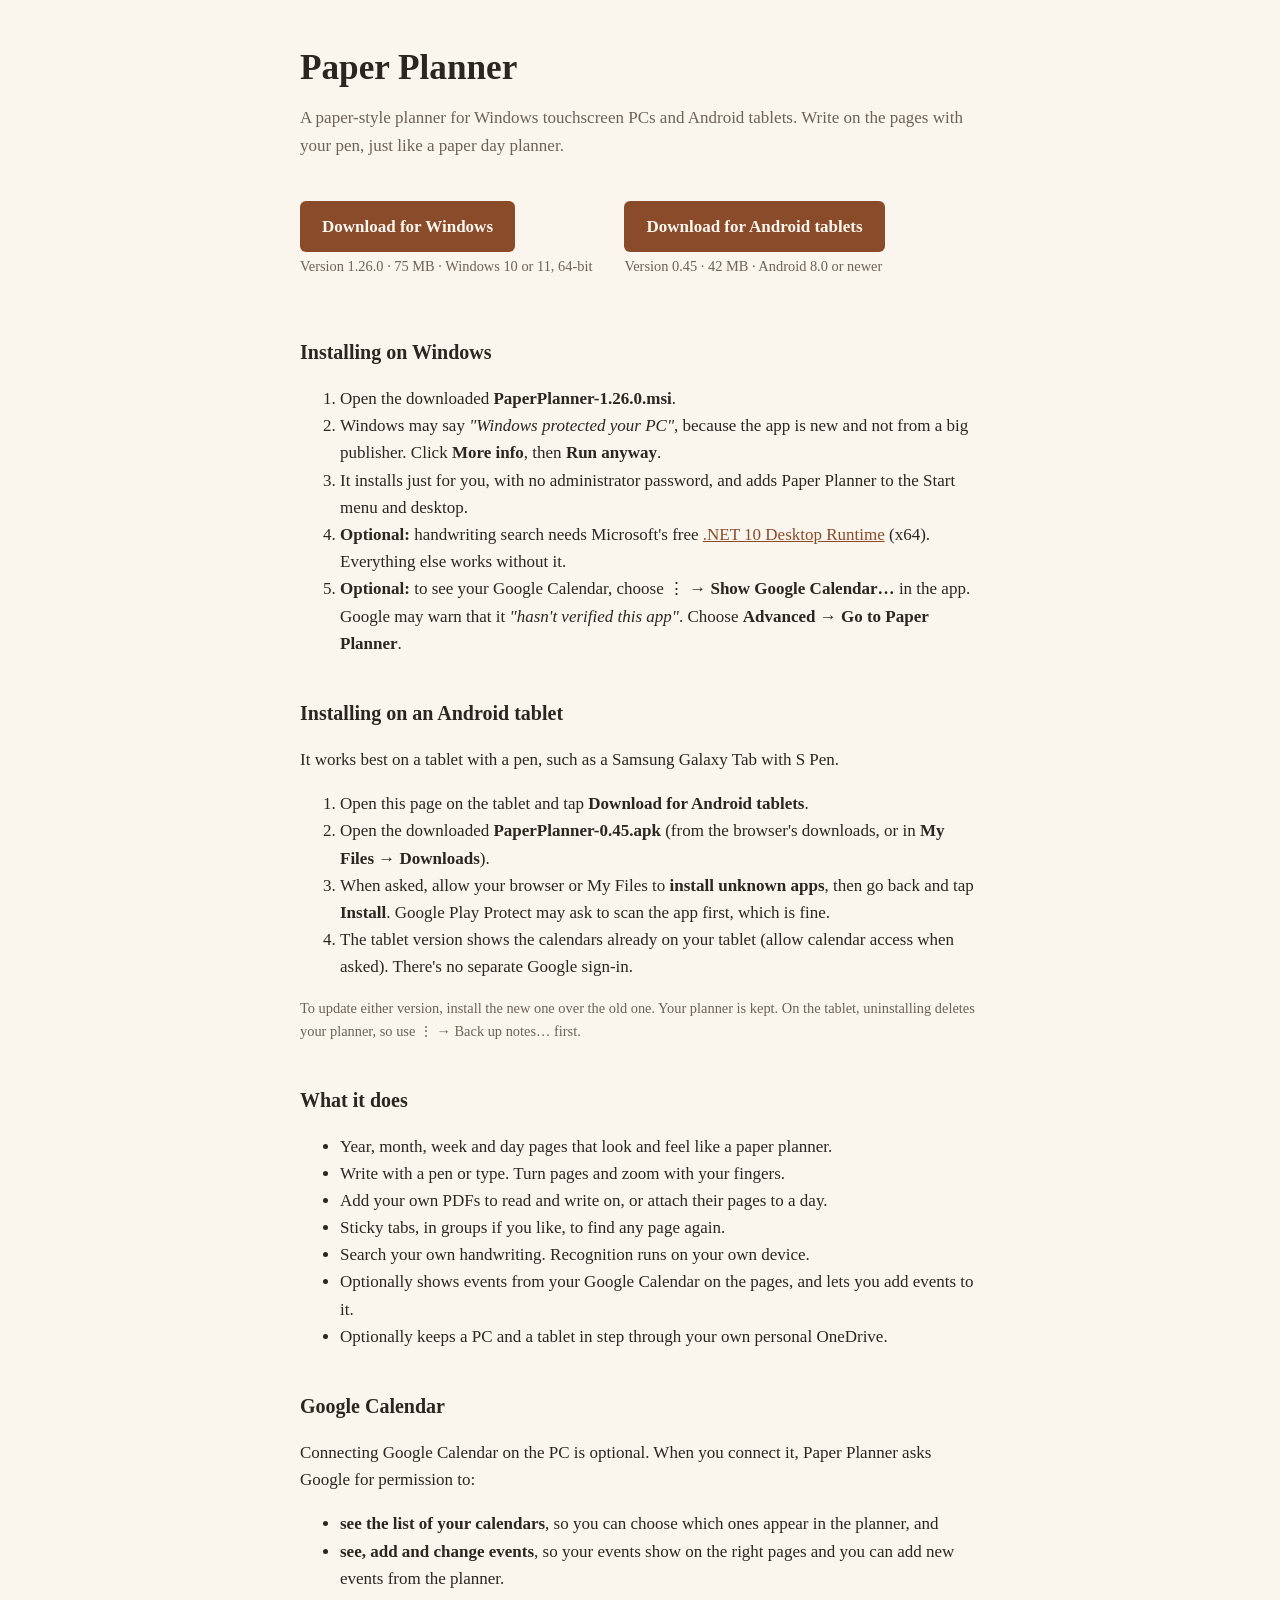
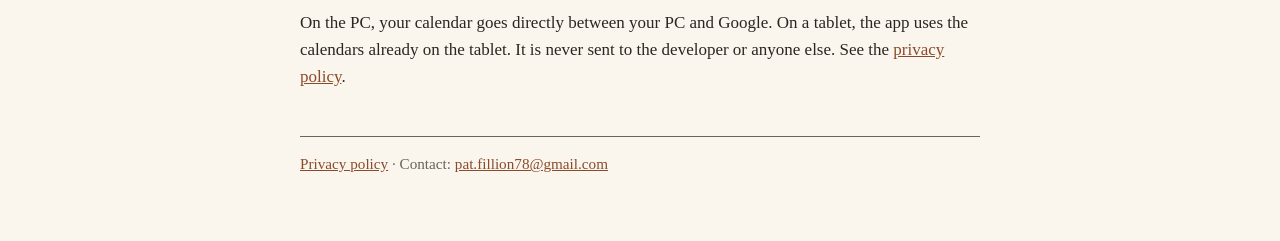
==== index.html @ 05867075 "Download links: PC 1.26.0, tablet 0.45 (Profile M A C H O, tap to circle)" ====
<!doctype html>
<html lang="en">
<head>
<meta charset="utf-8">
<meta name="viewport" content="width=device-width, initial-scale=1">
<title>Paper Planner</title>
<link rel="stylesheet" href="style.css">
</head>
<body>
<main>
  <h1>Paper Planner</h1>
  <p class="lede">A paper-style planner for Windows touchscreen PCs and Android tablets. Write on the pages with your pen, just like a paper day planner.</p>

  <div class="downloads">
    <p><a class="download" href="https://github.com/PFizzlemanizzle/PFizzlemanizzle.github.io/releases/download/pc-1.26.0/PaperPlanner-1.26.0.msi">Download for Windows</a><br>
    <span class="small">Version 1.26.0 · 75 MB · Windows 10 or 11, 64-bit</span></p>
    <p><a class="download" href="https://github.com/PFizzlemanizzle/PFizzlemanizzle.github.io/releases/download/tablet-0.45/PaperPlanner-0.45.apk">Download for Android tablets</a><br>
    <span class="small">Version 0.45 · 42 MB · Android 8.0 or newer</span></p>
  </div>

  <h2>Installing on Windows</h2>
  <ol>
    <li>Open the downloaded <strong>PaperPlanner-1.26.0.msi</strong>.</li>
    <li>Windows may say <em>"Windows protected your PC"</em>, because the app is new and not from a big publisher. Click <strong>More info</strong>, then <strong>Run anyway</strong>.</li>
    <li>It installs just for you, with no administrator password, and adds Paper Planner to the Start menu and desktop.</li>
    <li><strong>Optional:</strong> handwriting search needs Microsoft's free <a href="https://dotnet.microsoft.com/download/dotnet/10.0">.NET 10 Desktop Runtime</a> (x64). Everything else works without it.</li>
    <li><strong>Optional:</strong> to see your Google Calendar, choose ⋮ → <strong>Show Google Calendar…</strong> in the app. Google may warn that it <em>"hasn't verified this app"</em>. Choose <strong>Advanced → Go to Paper Planner</strong>.</li>
  </ol>

  <h2>Installing on an Android tablet</h2>
  <p>It works best on a tablet with a pen, such as a Samsung Galaxy Tab with S Pen.</p>
  <ol>
    <li>Open this page on the tablet and tap <strong>Download for Android tablets</strong>.</li>
    <li>Open the downloaded <strong>PaperPlanner-0.45.apk</strong> (from the browser's downloads, or in <strong>My Files → Downloads</strong>).</li>
    <li>When asked, allow your browser or My Files to <strong>install unknown apps</strong>, then go back and tap <strong>Install</strong>. Google Play Protect may ask to scan the app first, which is fine.</li>
    <li>The tablet version shows the calendars already on your tablet (allow calendar access when asked). There's no separate Google sign-in.</li>
  </ol>
  <p class="small">To update either version, install the new one over the old one. Your planner is kept. On the tablet, uninstalling deletes your planner, so use ⋮ → Back up notes… first.</p>

  <h2>What it does</h2>
  <ul>
    <li>Year, month, week and day pages that look and feel like a paper planner.</li>
    <li>Write with a pen or type. Turn pages and zoom with your fingers.</li>
    <li>Add your own PDFs to read and write on, or attach their pages to a day.</li>
    <li>Sticky tabs, in groups if you like, to find any page again.</li>
    <li>Search your own handwriting. Recognition runs on your own device.</li>
    <li>Optionally shows events from your Google Calendar on the pages, and lets you add events to it.</li>
    <li>Optionally keeps a PC and a tablet in step through your own personal OneDrive.</li>
  </ul>

  <h2>Google Calendar</h2>
  <p>Connecting Google Calendar on the PC is optional. When you connect it, Paper Planner asks Google for permission to:</p>
  <ul>
    <li><strong>see the list of your calendars</strong>, so you can choose which ones appear in the planner, and</li>
    <li><strong>see, add and change events</strong>, so your events show on the right pages and you can add new events from the planner.</li>
  </ul>
  <p>On the PC, your calendar goes directly between your PC and Google. On a tablet, the app uses the calendars already on the tablet. It is never sent to the developer or anyone else. See the <a href="privacy.html">privacy policy</a>.</p>

  <footer>
    <a href="privacy.html">Privacy policy</a> · Contact: <a href="mailto:pat.fillion78@gmail.com">pat.fillion78@gmail.com</a>
  </footer>
</main>
</body>
</html>
---- style.css ----
:root { color-scheme: light dark; --ink: #2b2620; --paper: #faf6ee; --accent: #8a4b2a; --muted: #6b6258; }
@media (prefers-color-scheme: dark) { :root { --ink: #ece4d6; --paper: #1d1a16; --accent: #e0a57f; --muted: #a89e90; } }
body { margin: 0; background: var(--paper); color: var(--ink); font: 17px/1.6 Georgia, "Times New Roman", serif; }
main { max-width: 680px; margin: 0 auto; padding: 40px 16px 64px; }
h1 { font-size: 2.2rem; margin: 0 0 8px; }
h2 { font-size: 1.25rem; margin-top: 2em; }
.lede { color: var(--muted); margin-top: 0; }
a { color: var(--accent); }
code { font-size: 0.9em; overflow-wrap: anywhere; }
footer { margin-top: 3em; padding-top: 1em; border-top: 1px solid var(--muted); color: var(--muted); font-size: 0.95rem; }
.download { display: inline-block; margin-top: 8px; padding: 12px 22px; background: var(--accent); color: var(--paper); border-radius: 6px; text-decoration: none; font-weight: bold; }
.download:hover { filter: brightness(1.1); }
.small { color: var(--muted); font-size: 0.9rem; }
.downloads { display: flex; flex-wrap: wrap; gap: 0 32px; }
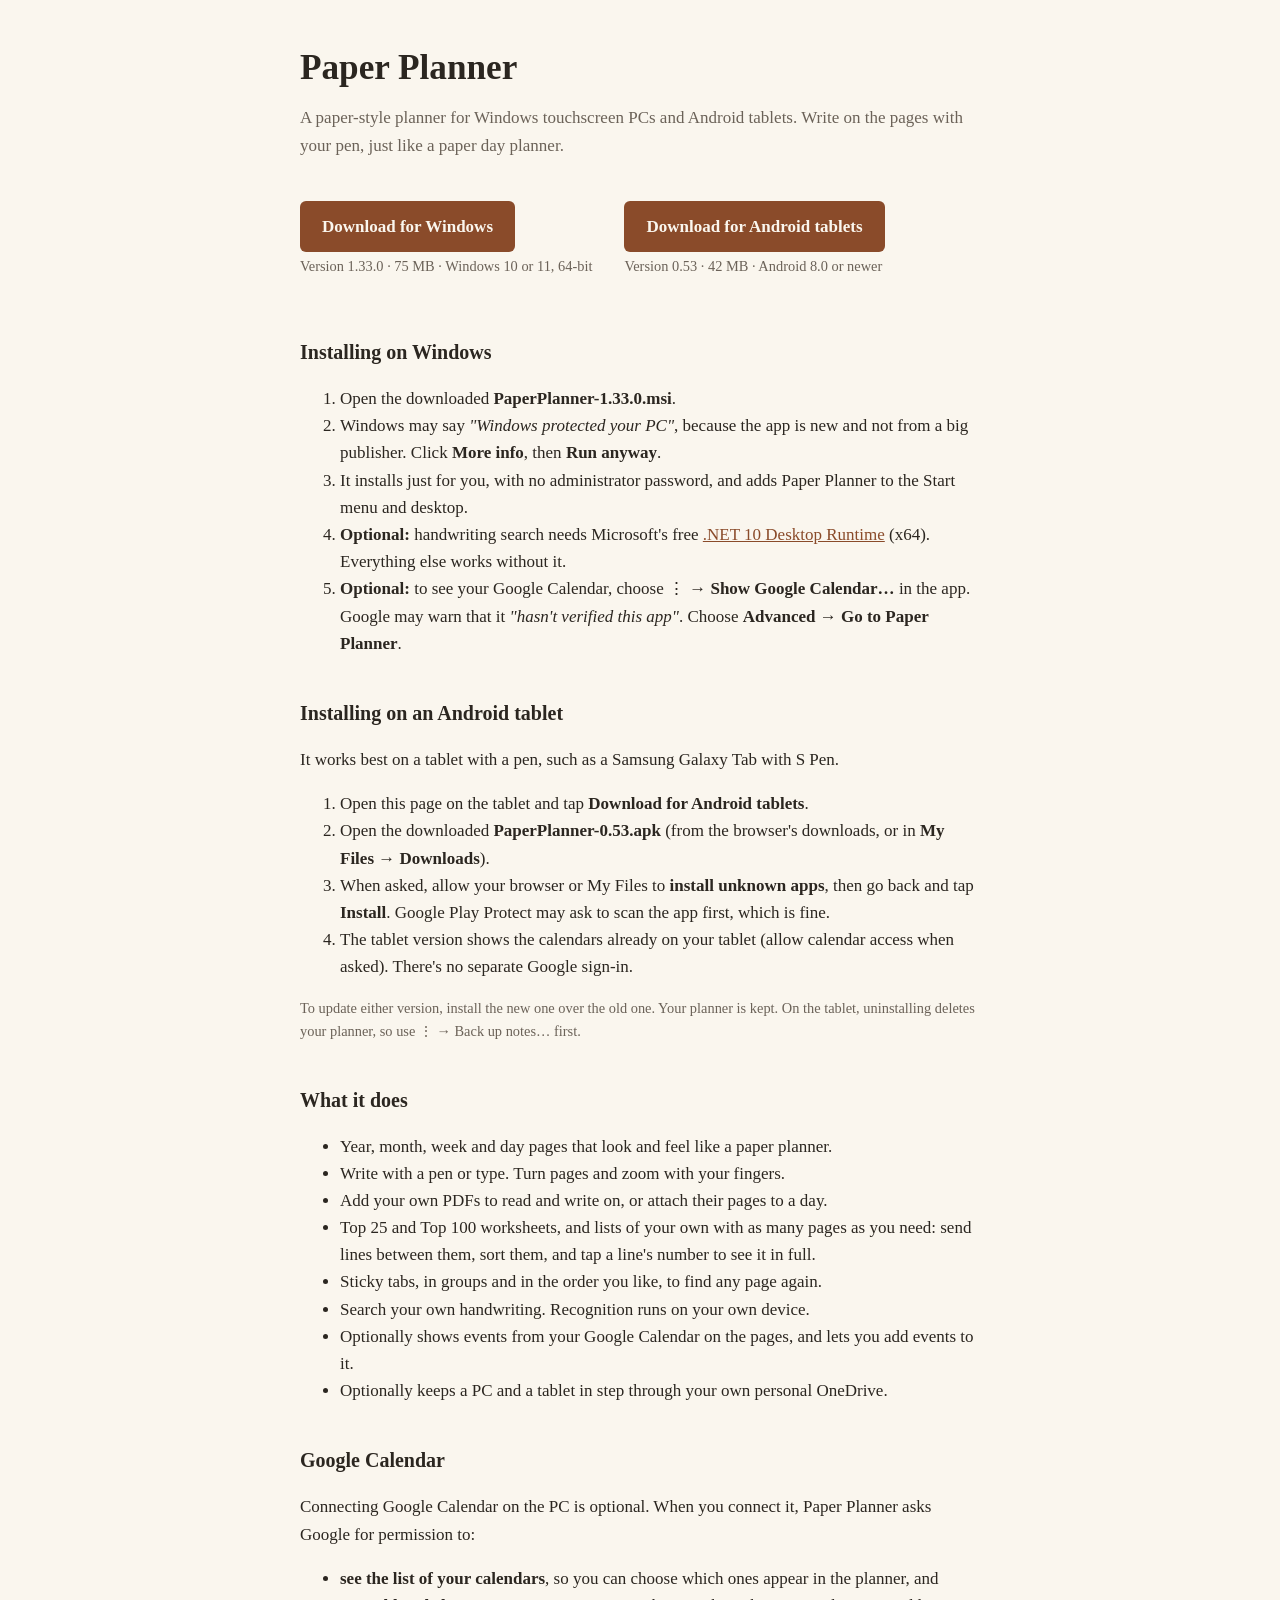
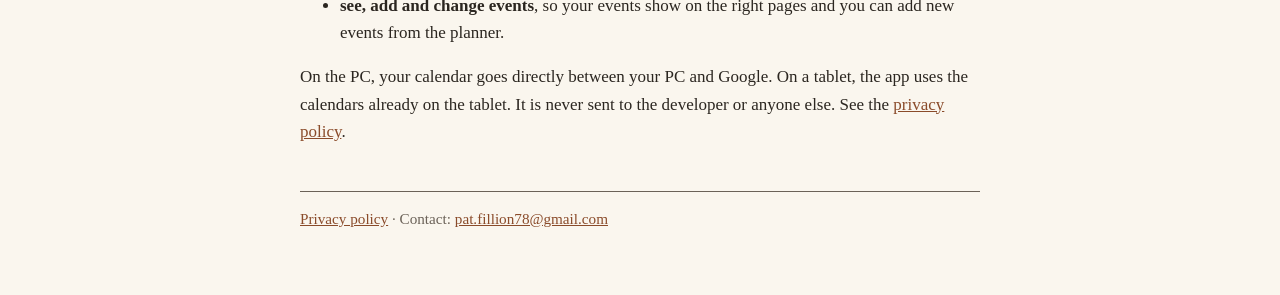
==== commit 94f2557b: "Download links: PC 1.33.0, tablet 0.53 (lists of your own with pages and sorting, whole-line view, t" ====
--- a/index.html
+++ b/index.html
@@ -12,15 +12,15 @@
   <p class="lede">A paper-style planner for Windows touchscreen PCs and Android tablets. Write on the pages with your pen, just like a paper day planner.</p>
 
   <div class="downloads">
-    <p><a class="download" href="https://github.com/PFizzlemanizzle/PFizzlemanizzle.github.io/releases/download/pc-1.26.0/PaperPlanner-1.26.0.msi">Download for Windows</a><br>
-    <span class="small">Version 1.26.0 · 75 MB · Windows 10 or 11, 64-bit</span></p>
-    <p><a class="download" href="https://github.com/PFizzlemanizzle/PFizzlemanizzle.github.io/releases/download/tablet-0.45/PaperPlanner-0.45.apk">Download for Android tablets</a><br>
-    <span class="small">Version 0.45 · 42 MB · Android 8.0 or newer</span></p>
+    <p><a class="download" href="https://github.com/PFizzlemanizzle/PFizzlemanizzle.github.io/releases/download/pc-1.33.0/PaperPlanner-1.33.0.msi">Download for Windows</a><br>
+    <span class="small">Version 1.33.0 · 75 MB · Windows 10 or 11, 64-bit</span></p>
+    <p><a class="download" href="https://github.com/PFizzlemanizzle/PFizzlemanizzle.github.io/releases/download/tablet-0.53/PaperPlanner-0.53.apk">Download for Android tablets</a><br>
+    <span class="small">Version 0.53 · 42 MB · Android 8.0 or newer</span></p>
   </div>
 
   <h2>Installing on Windows</h2>
   <ol>
-    <li>Open the downloaded <strong>PaperPlanner-1.26.0.msi</strong>.</li>
+    <li>Open the downloaded <strong>PaperPlanner-1.33.0.msi</strong>.</li>
     <li>Windows may say <em>"Windows protected your PC"</em>, because the app is new and not from a big publisher. Click <strong>More info</strong>, then <strong>Run anyway</strong>.</li>
     <li>It installs just for you, with no administrator password, and adds Paper Planner to the Start menu and desktop.</li>
     <li><strong>Optional:</strong> handwriting search needs Microsoft's free <a href="https://dotnet.microsoft.com/download/dotnet/10.0">.NET 10 Desktop Runtime</a> (x64). Everything else works without it.</li>
@@ -31,7 +31,7 @@
   <p>It works best on a tablet with a pen, such as a Samsung Galaxy Tab with S Pen.</p>
   <ol>
     <li>Open this page on the tablet and tap <strong>Download for Android tablets</strong>.</li>
-    <li>Open the downloaded <strong>PaperPlanner-0.45.apk</strong> (from the browser's downloads, or in <strong>My Files → Downloads</strong>).</li>
+    <li>Open the downloaded <strong>PaperPlanner-0.53.apk</strong> (from the browser's downloads, or in <strong>My Files → Downloads</strong>).</li>
     <li>When asked, allow your browser or My Files to <strong>install unknown apps</strong>, then go back and tap <strong>Install</strong>. Google Play Protect may ask to scan the app first, which is fine.</li>
     <li>The tablet version shows the calendars already on your tablet (allow calendar access when asked). There's no separate Google sign-in.</li>
   </ol>
@@ -42,7 +42,8 @@
     <li>Year, month, week and day pages that look and feel like a paper planner.</li>
     <li>Write with a pen or type. Turn pages and zoom with your fingers.</li>
     <li>Add your own PDFs to read and write on, or attach their pages to a day.</li>
-    <li>Sticky tabs, in groups if you like, to find any page again.</li>
+    <li>Top 25 and Top 100 worksheets, and lists of your own with as many pages as you need: send lines between them, sort them, and tap a line's number to see it in full.</li>
+    <li>Sticky tabs, in groups and in the order you like, to find any page again.</li>
     <li>Search your own handwriting. Recognition runs on your own device.</li>
     <li>Optionally shows events from your Google Calendar on the pages, and lets you add events to it.</li>
     <li>Optionally keeps a PC and a tablet in step through your own personal OneDrive.</li>
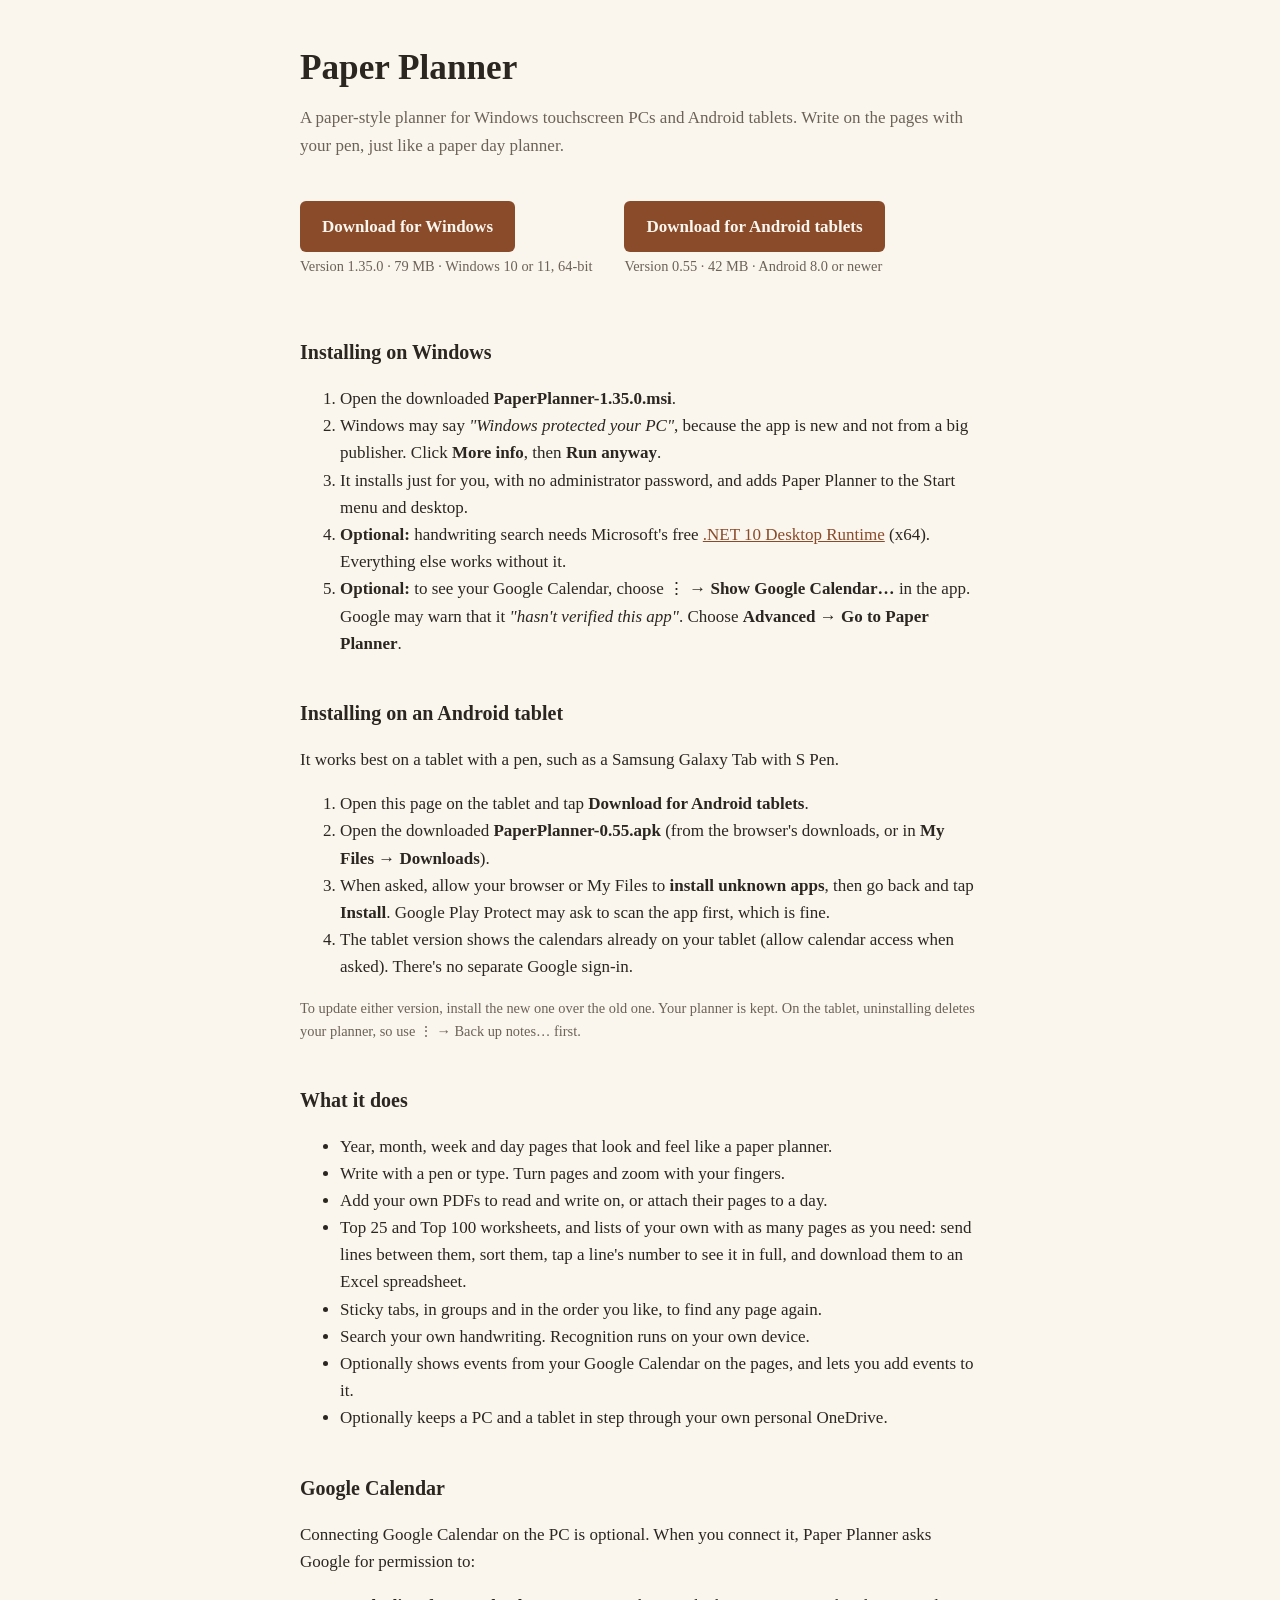
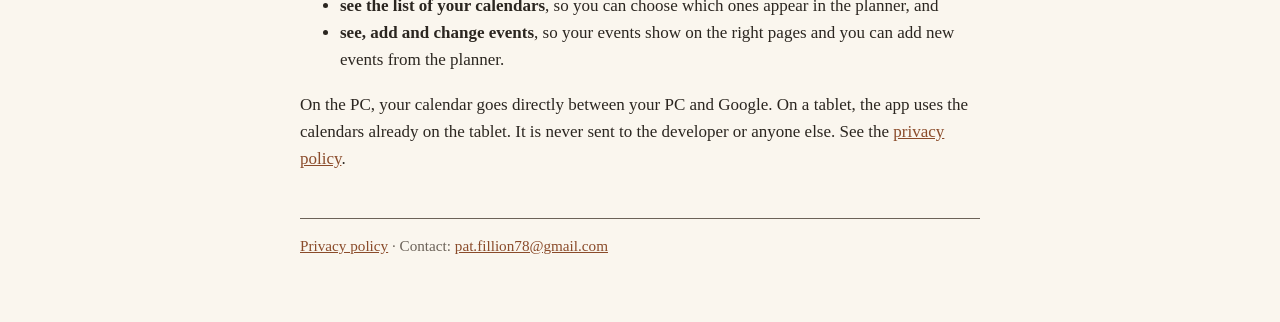
==== commit ee2422dc: "Download links: PC 1.35.0, tablet 0.55 (lists and the Top 100 download to Excel) Co-Authored-By: Cla" ====
--- a/index.html
+++ b/index.html
@@ -12,15 +12,15 @@
   <p class="lede">A paper-style planner for Windows touchscreen PCs and Android tablets. Write on the pages with your pen, just like a paper day planner.</p>
 
   <div class="downloads">
-    <p><a class="download" href="https://github.com/PFizzlemanizzle/PFizzlemanizzle.github.io/releases/download/pc-1.33.0/PaperPlanner-1.33.0.msi">Download for Windows</a><br>
-    <span class="small">Version 1.33.0 · 75 MB · Windows 10 or 11, 64-bit</span></p>
-    <p><a class="download" href="https://github.com/PFizzlemanizzle/PFizzlemanizzle.github.io/releases/download/tablet-0.53/PaperPlanner-0.53.apk">Download for Android tablets</a><br>
-    <span class="small">Version 0.53 · 42 MB · Android 8.0 or newer</span></p>
+    <p><a class="download" href="https://github.com/PFizzlemanizzle/PFizzlemanizzle.github.io/releases/download/pc-1.35.0/PaperPlanner-1.35.0.msi">Download for Windows</a><br>
+    <span class="small">Version 1.35.0 · 79 MB · Windows 10 or 11, 64-bit</span></p>
+    <p><a class="download" href="https://github.com/PFizzlemanizzle/PFizzlemanizzle.github.io/releases/download/tablet-0.55/PaperPlanner-0.55.apk">Download for Android tablets</a><br>
+    <span class="small">Version 0.55 · 42 MB · Android 8.0 or newer</span></p>
   </div>
 
   <h2>Installing on Windows</h2>
   <ol>
-    <li>Open the downloaded <strong>PaperPlanner-1.33.0.msi</strong>.</li>
+    <li>Open the downloaded <strong>PaperPlanner-1.35.0.msi</strong>.</li>
     <li>Windows may say <em>"Windows protected your PC"</em>, because the app is new and not from a big publisher. Click <strong>More info</strong>, then <strong>Run anyway</strong>.</li>
     <li>It installs just for you, with no administrator password, and adds Paper Planner to the Start menu and desktop.</li>
     <li><strong>Optional:</strong> handwriting search needs Microsoft's free <a href="https://dotnet.microsoft.com/download/dotnet/10.0">.NET 10 Desktop Runtime</a> (x64). Everything else works without it.</li>
@@ -31,7 +31,7 @@
   <p>It works best on a tablet with a pen, such as a Samsung Galaxy Tab with S Pen.</p>
   <ol>
     <li>Open this page on the tablet and tap <strong>Download for Android tablets</strong>.</li>
-    <li>Open the downloaded <strong>PaperPlanner-0.53.apk</strong> (from the browser's downloads, or in <strong>My Files → Downloads</strong>).</li>
+    <li>Open the downloaded <strong>PaperPlanner-0.55.apk</strong> (from the browser's downloads, or in <strong>My Files → Downloads</strong>).</li>
     <li>When asked, allow your browser or My Files to <strong>install unknown apps</strong>, then go back and tap <strong>Install</strong>. Google Play Protect may ask to scan the app first, which is fine.</li>
     <li>The tablet version shows the calendars already on your tablet (allow calendar access when asked). There's no separate Google sign-in.</li>
   </ol>
@@ -42,7 +42,7 @@
     <li>Year, month, week and day pages that look and feel like a paper planner.</li>
     <li>Write with a pen or type. Turn pages and zoom with your fingers.</li>
     <li>Add your own PDFs to read and write on, or attach their pages to a day.</li>
-    <li>Top 25 and Top 100 worksheets, and lists of your own with as many pages as you need: send lines between them, sort them, and tap a line's number to see it in full.</li>
+    <li>Top 25 and Top 100 worksheets, and lists of your own with as many pages as you need: send lines between them, sort them, tap a line's number to see it in full, and download them to an Excel spreadsheet.</li>
     <li>Sticky tabs, in groups and in the order you like, to find any page again.</li>
     <li>Search your own handwriting. Recognition runs on your own device.</li>
     <li>Optionally shows events from your Google Calendar on the pages, and lets you add events to it.</li>
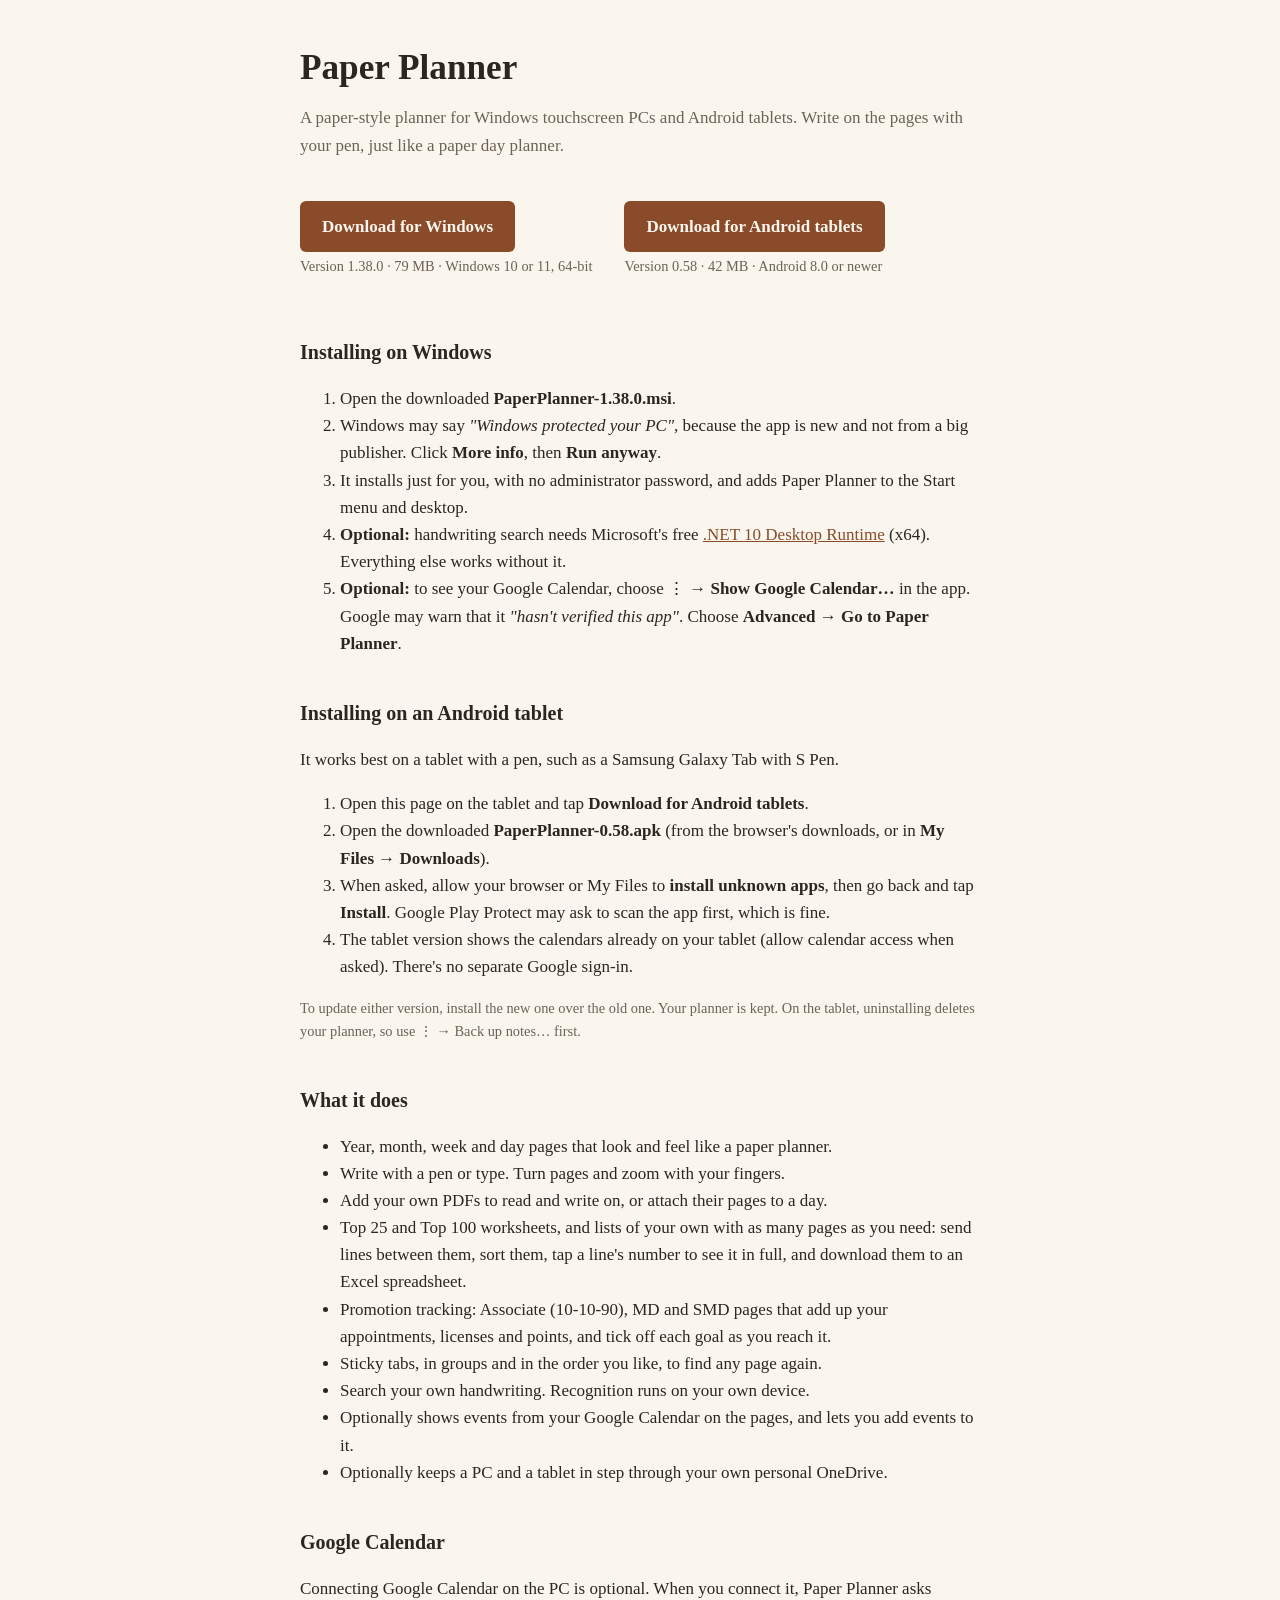
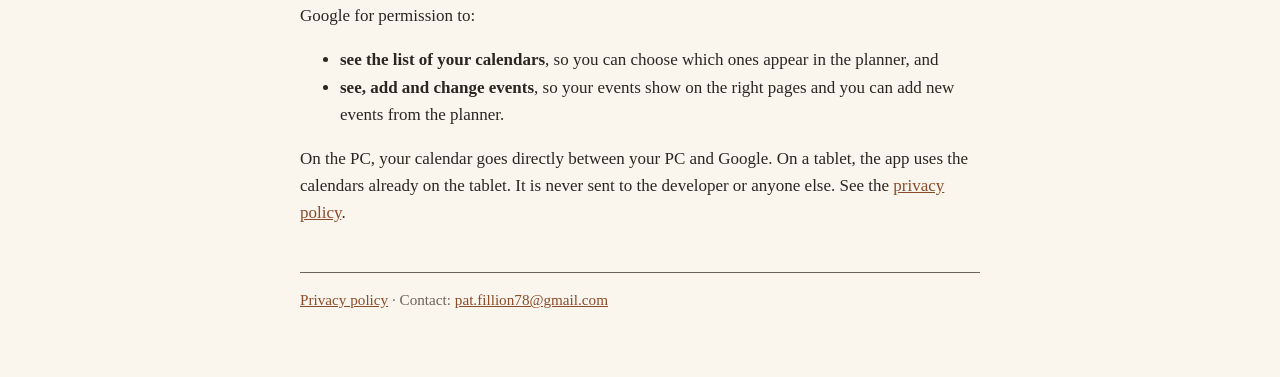
==== commit 5cb5bdf5: "Download links: PC 1.38.0, tablet 0.58 (promotion tracking) Co-Authored-By: Claude Opus 5.5 <noreply" ====
--- a/index.html
+++ b/index.html
@@ -12,15 +12,15 @@
   <p class="lede">A paper-style planner for Windows touchscreen PCs and Android tablets. Write on the pages with your pen, just like a paper day planner.</p>
 
   <div class="downloads">
-    <p><a class="download" href="https://github.com/PFizzlemanizzle/PFizzlemanizzle.github.io/releases/download/pc-1.35.0/PaperPlanner-1.35.0.msi">Download for Windows</a><br>
-    <span class="small">Version 1.35.0 · 79 MB · Windows 10 or 11, 64-bit</span></p>
-    <p><a class="download" href="https://github.com/PFizzlemanizzle/PFizzlemanizzle.github.io/releases/download/tablet-0.55/PaperPlanner-0.55.apk">Download for Android tablets</a><br>
-    <span class="small">Version 0.55 · 42 MB · Android 8.0 or newer</span></p>
+    <p><a class="download" href="https://github.com/PFizzlemanizzle/PFizzlemanizzle.github.io/releases/download/pc-1.38.0/PaperPlanner-1.38.0.msi">Download for Windows</a><br>
+    <span class="small">Version 1.38.0 · 79 MB · Windows 10 or 11, 64-bit</span></p>
+    <p><a class="download" href="https://github.com/PFizzlemanizzle/PFizzlemanizzle.github.io/releases/download/tablet-0.58/PaperPlanner-0.58.apk">Download for Android tablets</a><br>
+    <span class="small">Version 0.58 · 42 MB · Android 8.0 or newer</span></p>
   </div>
 
   <h2>Installing on Windows</h2>
   <ol>
-    <li>Open the downloaded <strong>PaperPlanner-1.35.0.msi</strong>.</li>
+    <li>Open the downloaded <strong>PaperPlanner-1.38.0.msi</strong>.</li>
     <li>Windows may say <em>"Windows protected your PC"</em>, because the app is new and not from a big publisher. Click <strong>More info</strong>, then <strong>Run anyway</strong>.</li>
     <li>It installs just for you, with no administrator password, and adds Paper Planner to the Start menu and desktop.</li>
     <li><strong>Optional:</strong> handwriting search needs Microsoft's free <a href="https://dotnet.microsoft.com/download/dotnet/10.0">.NET 10 Desktop Runtime</a> (x64). Everything else works without it.</li>
@@ -31,7 +31,7 @@
   <p>It works best on a tablet with a pen, such as a Samsung Galaxy Tab with S Pen.</p>
   <ol>
     <li>Open this page on the tablet and tap <strong>Download for Android tablets</strong>.</li>
-    <li>Open the downloaded <strong>PaperPlanner-0.55.apk</strong> (from the browser's downloads, or in <strong>My Files → Downloads</strong>).</li>
+    <li>Open the downloaded <strong>PaperPlanner-0.58.apk</strong> (from the browser's downloads, or in <strong>My Files → Downloads</strong>).</li>
     <li>When asked, allow your browser or My Files to <strong>install unknown apps</strong>, then go back and tap <strong>Install</strong>. Google Play Protect may ask to scan the app first, which is fine.</li>
     <li>The tablet version shows the calendars already on your tablet (allow calendar access when asked). There's no separate Google sign-in.</li>
   </ol>
@@ -43,6 +43,7 @@
     <li>Write with a pen or type. Turn pages and zoom with your fingers.</li>
     <li>Add your own PDFs to read and write on, or attach their pages to a day.</li>
     <li>Top 25 and Top 100 worksheets, and lists of your own with as many pages as you need: send lines between them, sort them, tap a line's number to see it in full, and download them to an Excel spreadsheet.</li>
+    <li>Promotion tracking: Associate (10-10-90), MD and SMD pages that add up your appointments, licenses and points, and tick off each goal as you reach it.</li>
     <li>Sticky tabs, in groups and in the order you like, to find any page again.</li>
     <li>Search your own handwriting. Recognition runs on your own device.</li>
     <li>Optionally shows events from your Google Calendar on the pages, and lets you add events to it.</li>
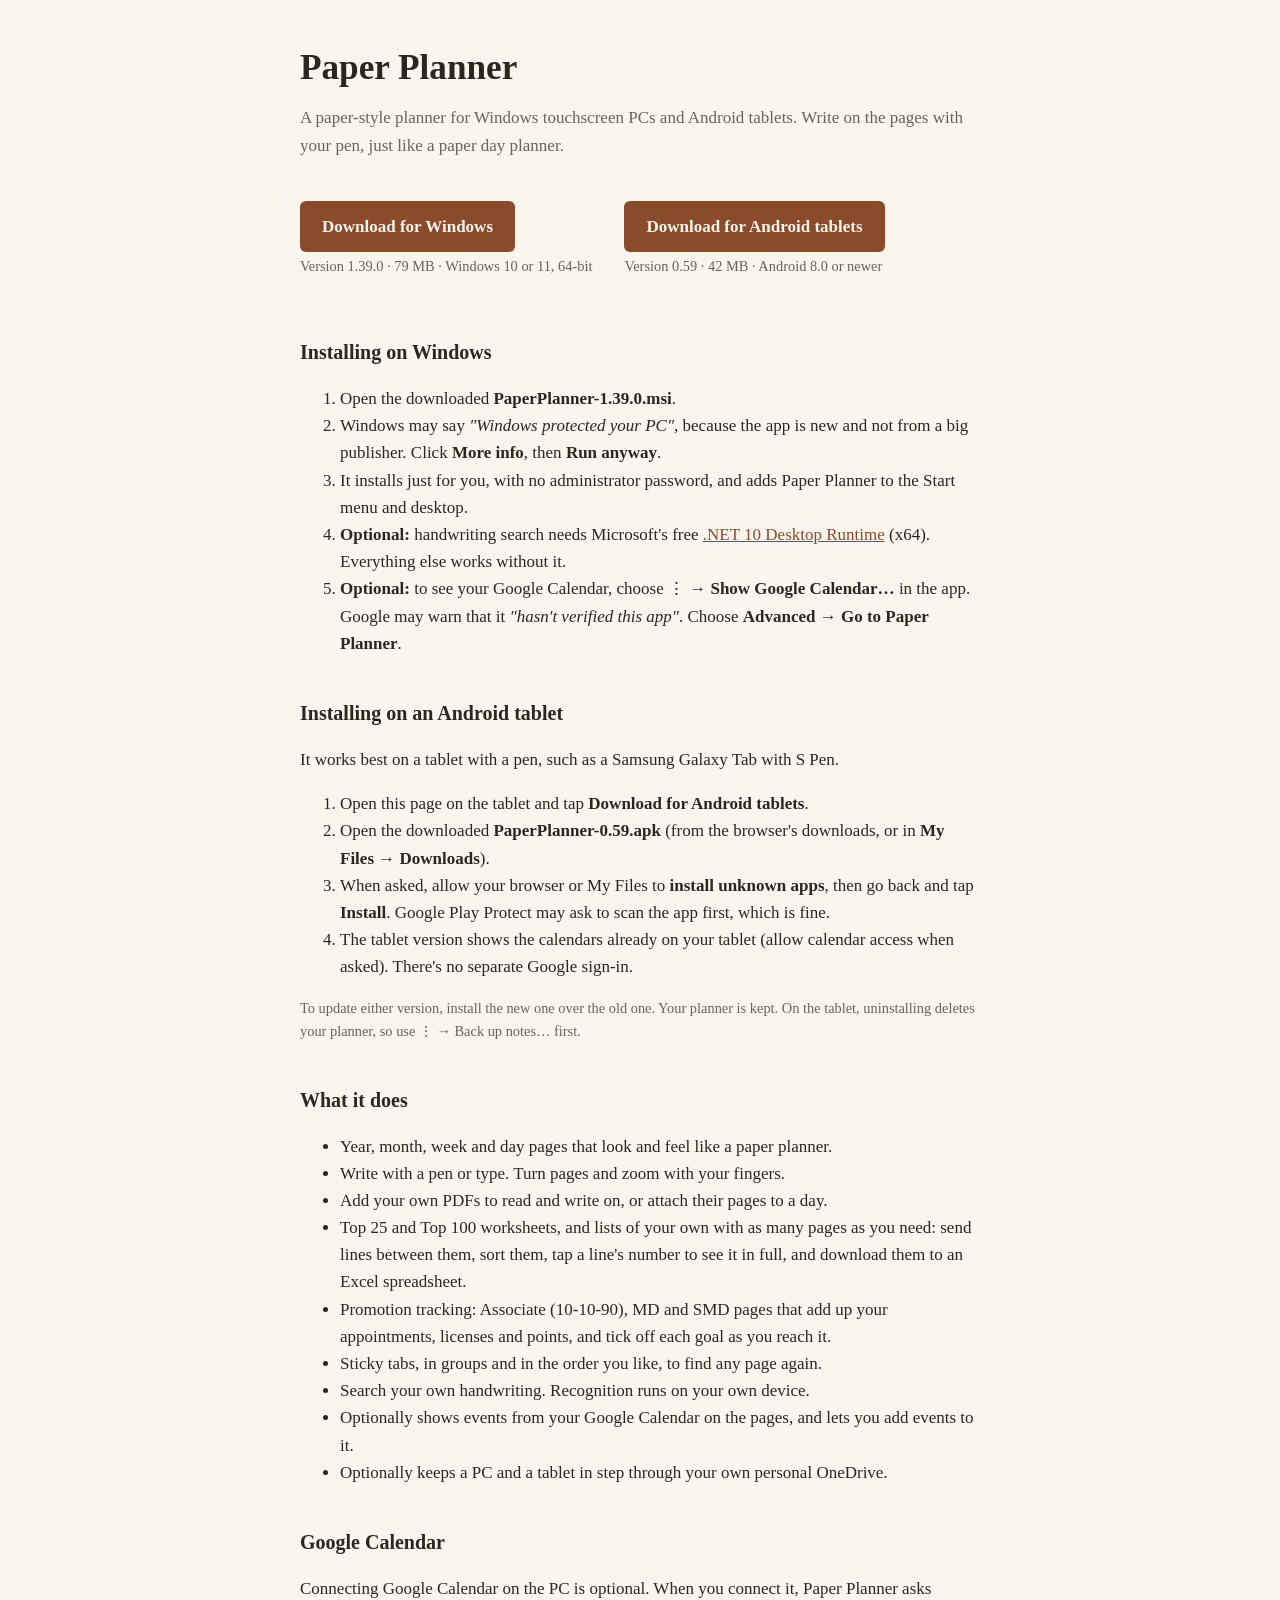
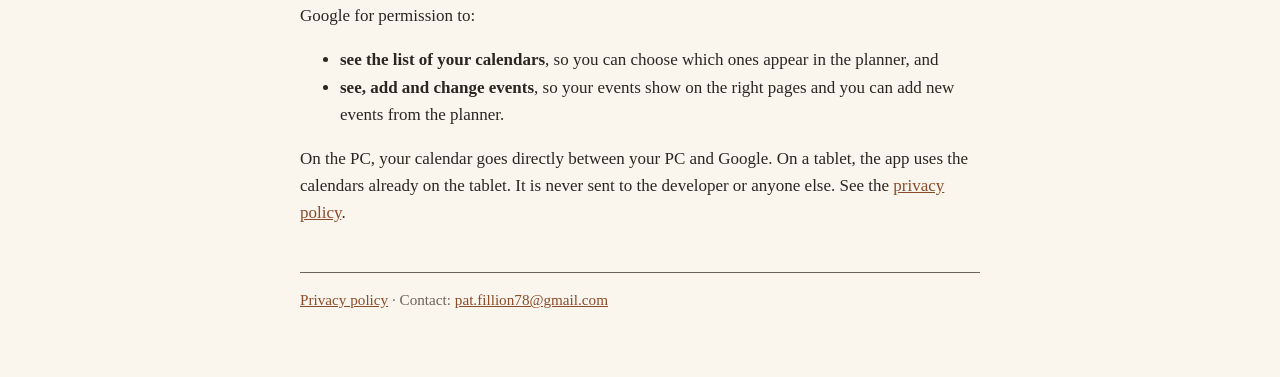
==== commit 928446fe: "Download links: PC 1.39.0, tablet 0.59 (MD and SMD share recruits and points) Co-Authored-By: Claude" ====
--- a/index.html
+++ b/index.html
@@ -12,15 +12,15 @@
   <p class="lede">A paper-style planner for Windows touchscreen PCs and Android tablets. Write on the pages with your pen, just like a paper day planner.</p>
 
   <div class="downloads">
-    <p><a class="download" href="https://github.com/PFizzlemanizzle/PFizzlemanizzle.github.io/releases/download/pc-1.38.0/PaperPlanner-1.38.0.msi">Download for Windows</a><br>
-    <span class="small">Version 1.38.0 · 79 MB · Windows 10 or 11, 64-bit</span></p>
-    <p><a class="download" href="https://github.com/PFizzlemanizzle/PFizzlemanizzle.github.io/releases/download/tablet-0.58/PaperPlanner-0.58.apk">Download for Android tablets</a><br>
-    <span class="small">Version 0.58 · 42 MB · Android 8.0 or newer</span></p>
+    <p><a class="download" href="https://github.com/PFizzlemanizzle/PFizzlemanizzle.github.io/releases/download/pc-1.39.0/PaperPlanner-1.39.0.msi">Download for Windows</a><br>
+    <span class="small">Version 1.39.0 · 79 MB · Windows 10 or 11, 64-bit</span></p>
+    <p><a class="download" href="https://github.com/PFizzlemanizzle/PFizzlemanizzle.github.io/releases/download/tablet-0.59/PaperPlanner-0.59.apk">Download for Android tablets</a><br>
+    <span class="small">Version 0.59 · 42 MB · Android 8.0 or newer</span></p>
   </div>
 
   <h2>Installing on Windows</h2>
   <ol>
-    <li>Open the downloaded <strong>PaperPlanner-1.38.0.msi</strong>.</li>
+    <li>Open the downloaded <strong>PaperPlanner-1.39.0.msi</strong>.</li>
     <li>Windows may say <em>"Windows protected your PC"</em>, because the app is new and not from a big publisher. Click <strong>More info</strong>, then <strong>Run anyway</strong>.</li>
     <li>It installs just for you, with no administrator password, and adds Paper Planner to the Start menu and desktop.</li>
     <li><strong>Optional:</strong> handwriting search needs Microsoft's free <a href="https://dotnet.microsoft.com/download/dotnet/10.0">.NET 10 Desktop Runtime</a> (x64). Everything else works without it.</li>
@@ -31,7 +31,7 @@
   <p>It works best on a tablet with a pen, such as a Samsung Galaxy Tab with S Pen.</p>
   <ol>
     <li>Open this page on the tablet and tap <strong>Download for Android tablets</strong>.</li>
-    <li>Open the downloaded <strong>PaperPlanner-0.58.apk</strong> (from the browser's downloads, or in <strong>My Files → Downloads</strong>).</li>
+    <li>Open the downloaded <strong>PaperPlanner-0.59.apk</strong> (from the browser's downloads, or in <strong>My Files → Downloads</strong>).</li>
     <li>When asked, allow your browser or My Files to <strong>install unknown apps</strong>, then go back and tap <strong>Install</strong>. Google Play Protect may ask to scan the app first, which is fine.</li>
     <li>The tablet version shows the calendars already on your tablet (allow calendar access when asked). There's no separate Google sign-in.</li>
   </ol>
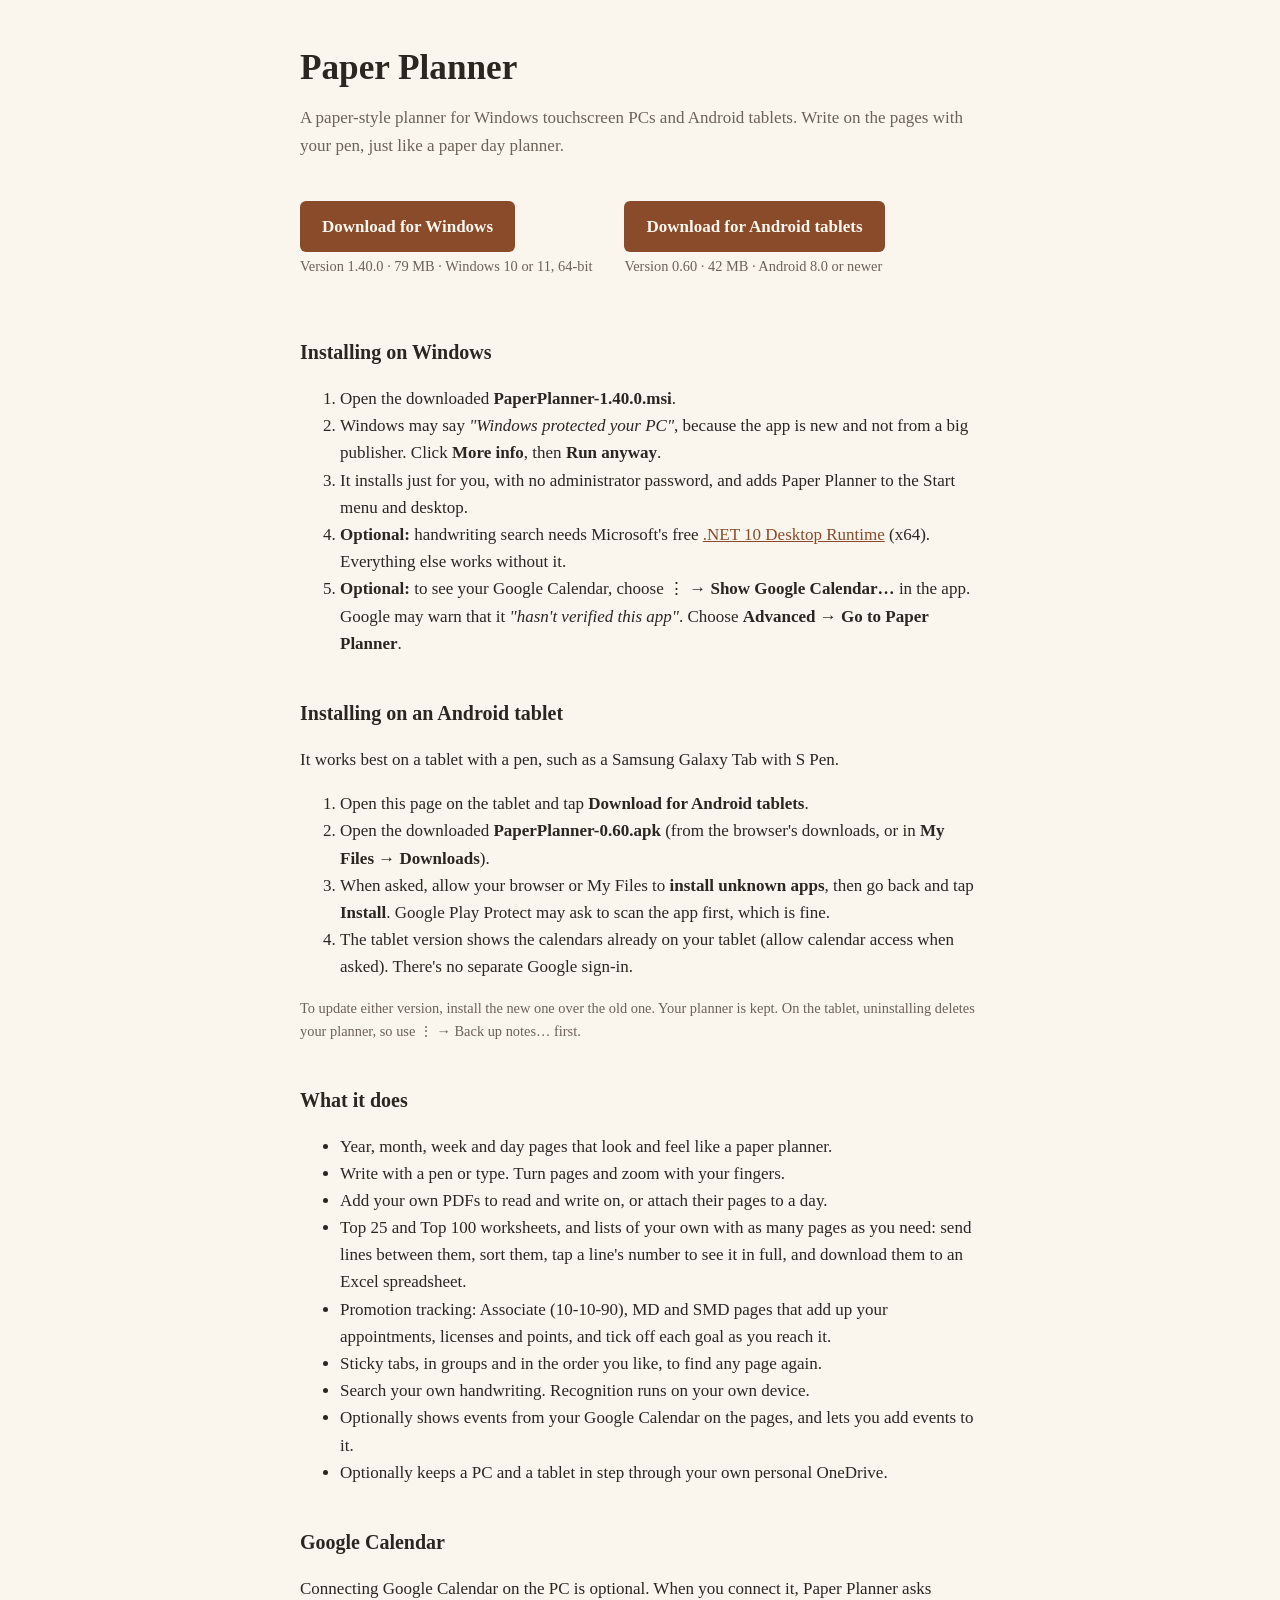
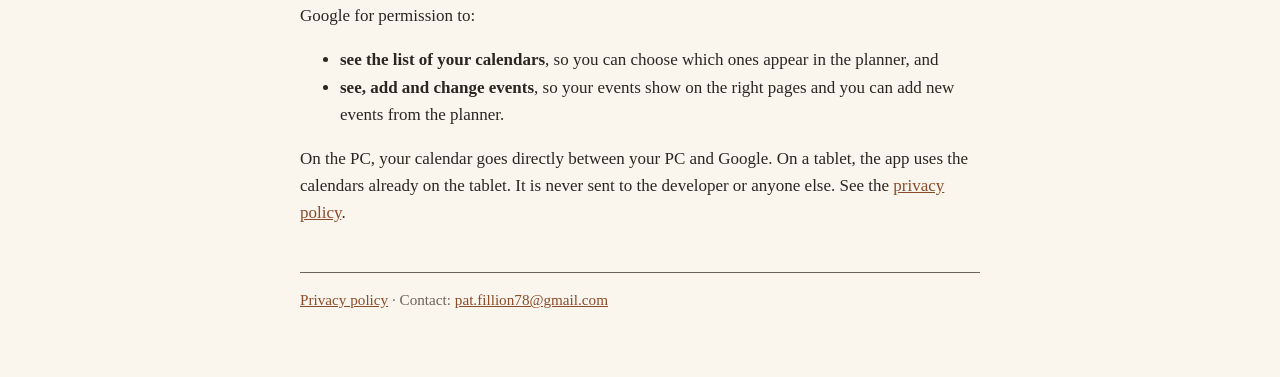
==== commit 18b89389: "Download links: PC 1.40.0, tablet 0.60 (copy Top 25 lines to other weeks, jump to their Top 100 line" ====
--- a/index.html
+++ b/index.html
@@ -12,15 +12,15 @@
   <p class="lede">A paper-style planner for Windows touchscreen PCs and Android tablets. Write on the pages with your pen, just like a paper day planner.</p>
 
   <div class="downloads">
-    <p><a class="download" href="https://github.com/PFizzlemanizzle/PFizzlemanizzle.github.io/releases/download/pc-1.39.0/PaperPlanner-1.39.0.msi">Download for Windows</a><br>
-    <span class="small">Version 1.39.0 · 79 MB · Windows 10 or 11, 64-bit</span></p>
-    <p><a class="download" href="https://github.com/PFizzlemanizzle/PFizzlemanizzle.github.io/releases/download/tablet-0.59/PaperPlanner-0.59.apk">Download for Android tablets</a><br>
-    <span class="small">Version 0.59 · 42 MB · Android 8.0 or newer</span></p>
+    <p><a class="download" href="https://github.com/PFizzlemanizzle/PFizzlemanizzle.github.io/releases/download/pc-1.40.0/PaperPlanner-1.40.0.msi">Download for Windows</a><br>
+    <span class="small">Version 1.40.0 · 79 MB · Windows 10 or 11, 64-bit</span></p>
+    <p><a class="download" href="https://github.com/PFizzlemanizzle/PFizzlemanizzle.github.io/releases/download/tablet-0.60/PaperPlanner-0.60.apk">Download for Android tablets</a><br>
+    <span class="small">Version 0.60 · 42 MB · Android 8.0 or newer</span></p>
   </div>
 
   <h2>Installing on Windows</h2>
   <ol>
-    <li>Open the downloaded <strong>PaperPlanner-1.39.0.msi</strong>.</li>
+    <li>Open the downloaded <strong>PaperPlanner-1.40.0.msi</strong>.</li>
     <li>Windows may say <em>"Windows protected your PC"</em>, because the app is new and not from a big publisher. Click <strong>More info</strong>, then <strong>Run anyway</strong>.</li>
     <li>It installs just for you, with no administrator password, and adds Paper Planner to the Start menu and desktop.</li>
     <li><strong>Optional:</strong> handwriting search needs Microsoft's free <a href="https://dotnet.microsoft.com/download/dotnet/10.0">.NET 10 Desktop Runtime</a> (x64). Everything else works without it.</li>
@@ -31,7 +31,7 @@
   <p>It works best on a tablet with a pen, such as a Samsung Galaxy Tab with S Pen.</p>
   <ol>
     <li>Open this page on the tablet and tap <strong>Download for Android tablets</strong>.</li>
-    <li>Open the downloaded <strong>PaperPlanner-0.59.apk</strong> (from the browser's downloads, or in <strong>My Files → Downloads</strong>).</li>
+    <li>Open the downloaded <strong>PaperPlanner-0.60.apk</strong> (from the browser's downloads, or in <strong>My Files → Downloads</strong>).</li>
     <li>When asked, allow your browser or My Files to <strong>install unknown apps</strong>, then go back and tap <strong>Install</strong>. Google Play Protect may ask to scan the app first, which is fine.</li>
     <li>The tablet version shows the calendars already on your tablet (allow calendar access when asked). There's no separate Google sign-in.</li>
   </ol>
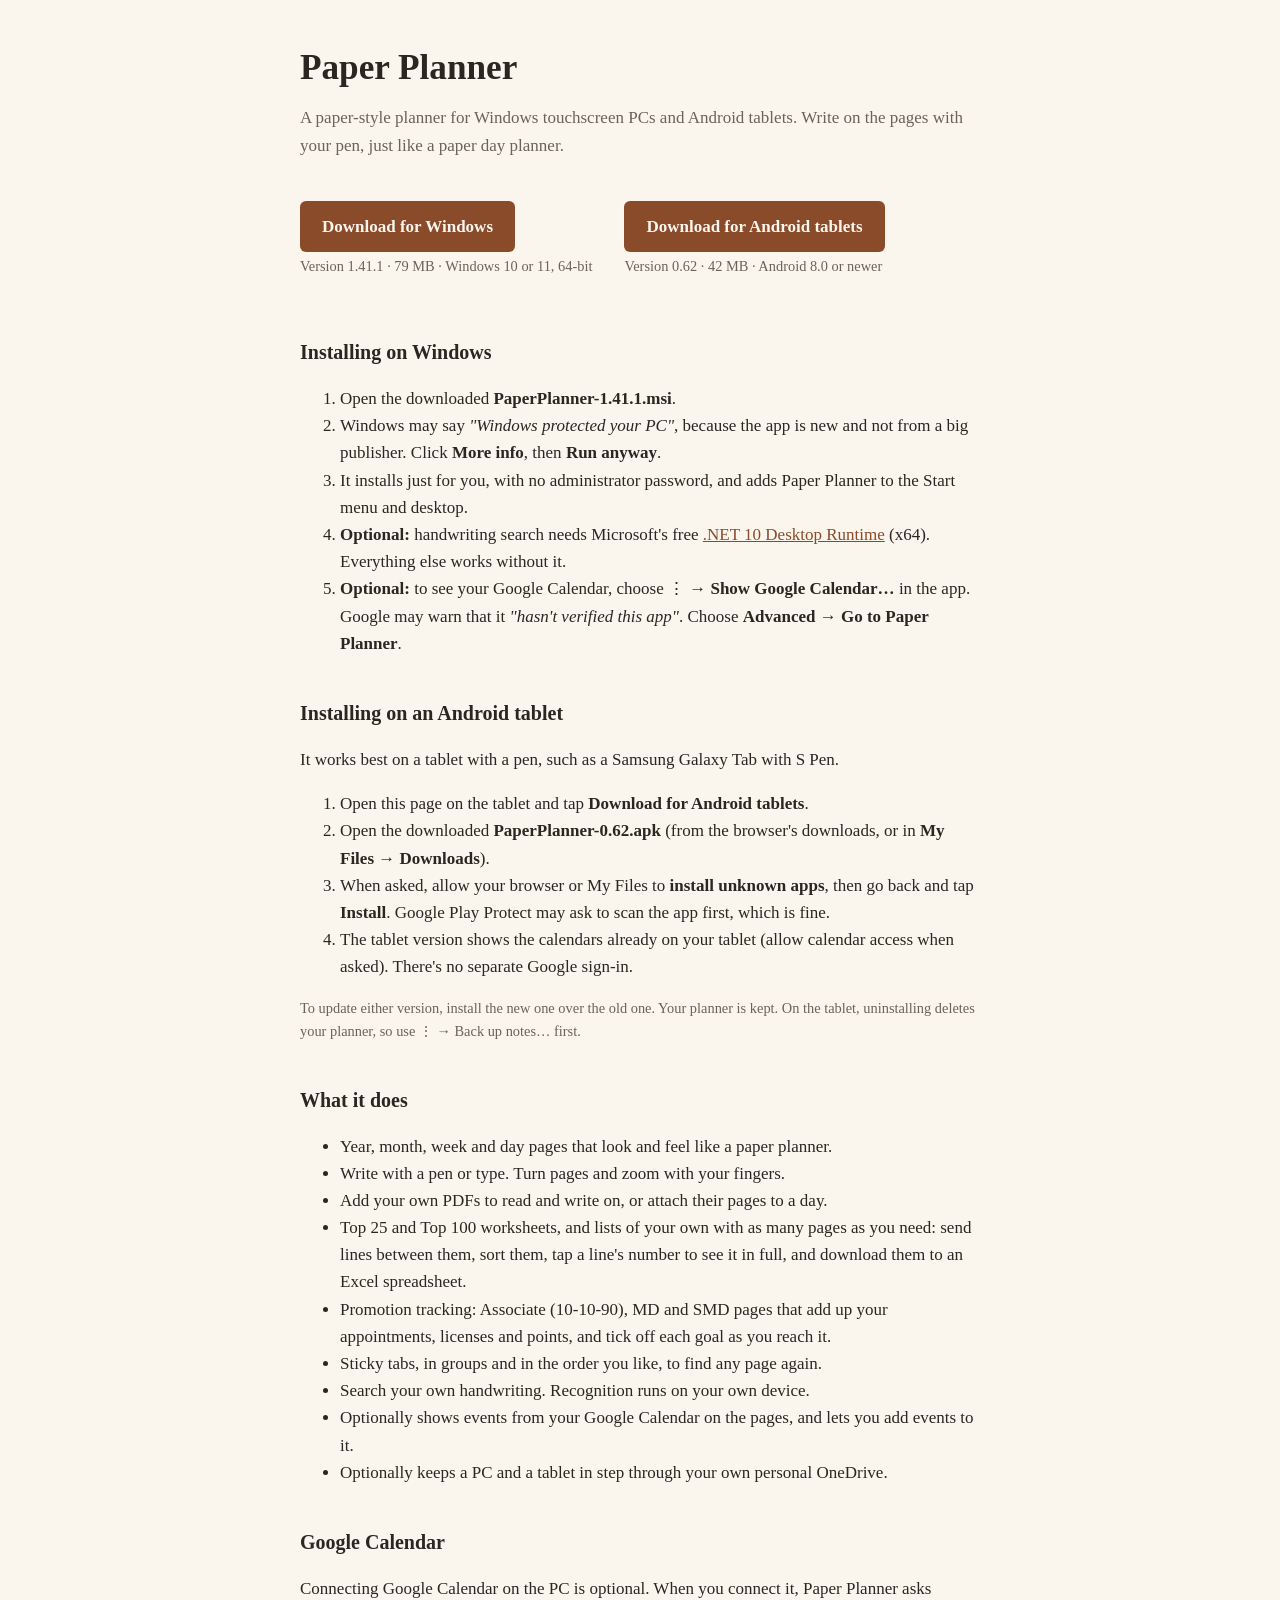
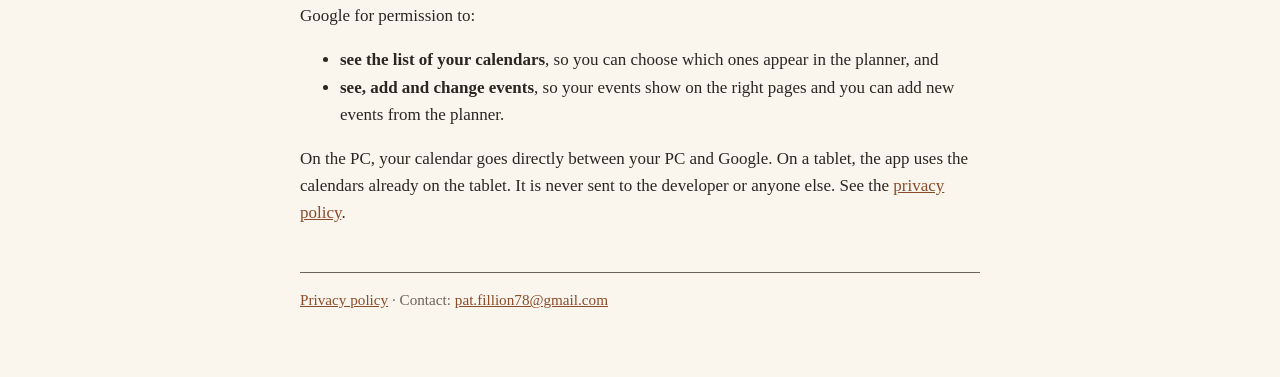
==== commit 12545814: "Download links: PC 1.41.1, tablet 0.62 (read-only phone version with zoom)" ====
--- a/index.html
+++ b/index.html
@@ -12,15 +12,15 @@
   <p class="lede">A paper-style planner for Windows touchscreen PCs and Android tablets. Write on the pages with your pen, just like a paper day planner.</p>
 
   <div class="downloads">
-    <p><a class="download" href="https://github.com/PFizzlemanizzle/PFizzlemanizzle.github.io/releases/download/pc-1.40.0/PaperPlanner-1.40.0.msi">Download for Windows</a><br>
-    <span class="small">Version 1.40.0 · 79 MB · Windows 10 or 11, 64-bit</span></p>
-    <p><a class="download" href="https://github.com/PFizzlemanizzle/PFizzlemanizzle.github.io/releases/download/tablet-0.60/PaperPlanner-0.60.apk">Download for Android tablets</a><br>
-    <span class="small">Version 0.60 · 42 MB · Android 8.0 or newer</span></p>
+    <p><a class="download" href="https://github.com/PFizzlemanizzle/PFizzlemanizzle.github.io/releases/download/pc-1.41.1/PaperPlanner-1.41.1.msi">Download for Windows</a><br>
+    <span class="small">Version 1.41.1 · 79 MB · Windows 10 or 11, 64-bit</span></p>
+    <p><a class="download" href="https://github.com/PFizzlemanizzle/PFizzlemanizzle.github.io/releases/download/tablet-0.62/PaperPlanner-0.62.apk">Download for Android tablets</a><br>
+    <span class="small">Version 0.62 · 42 MB · Android 8.0 or newer</span></p>
   </div>
 
   <h2>Installing on Windows</h2>
   <ol>
-    <li>Open the downloaded <strong>PaperPlanner-1.40.0.msi</strong>.</li>
+    <li>Open the downloaded <strong>PaperPlanner-1.41.1.msi</strong>.</li>
     <li>Windows may say <em>"Windows protected your PC"</em>, because the app is new and not from a big publisher. Click <strong>More info</strong>, then <strong>Run anyway</strong>.</li>
     <li>It installs just for you, with no administrator password, and adds Paper Planner to the Start menu and desktop.</li>
     <li><strong>Optional:</strong> handwriting search needs Microsoft's free <a href="https://dotnet.microsoft.com/download/dotnet/10.0">.NET 10 Desktop Runtime</a> (x64). Everything else works without it.</li>
@@ -31,7 +31,7 @@
   <p>It works best on a tablet with a pen, such as a Samsung Galaxy Tab with S Pen.</p>
   <ol>
     <li>Open this page on the tablet and tap <strong>Download for Android tablets</strong>.</li>
-    <li>Open the downloaded <strong>PaperPlanner-0.60.apk</strong> (from the browser's downloads, or in <strong>My Files → Downloads</strong>).</li>
+    <li>Open the downloaded <strong>PaperPlanner-0.62.apk</strong> (from the browser's downloads, or in <strong>My Files → Downloads</strong>).</li>
     <li>When asked, allow your browser or My Files to <strong>install unknown apps</strong>, then go back and tap <strong>Install</strong>. Google Play Protect may ask to scan the app first, which is fine.</li>
     <li>The tablet version shows the calendars already on your tablet (allow calendar access when asked). There's no separate Google sign-in.</li>
   </ol>
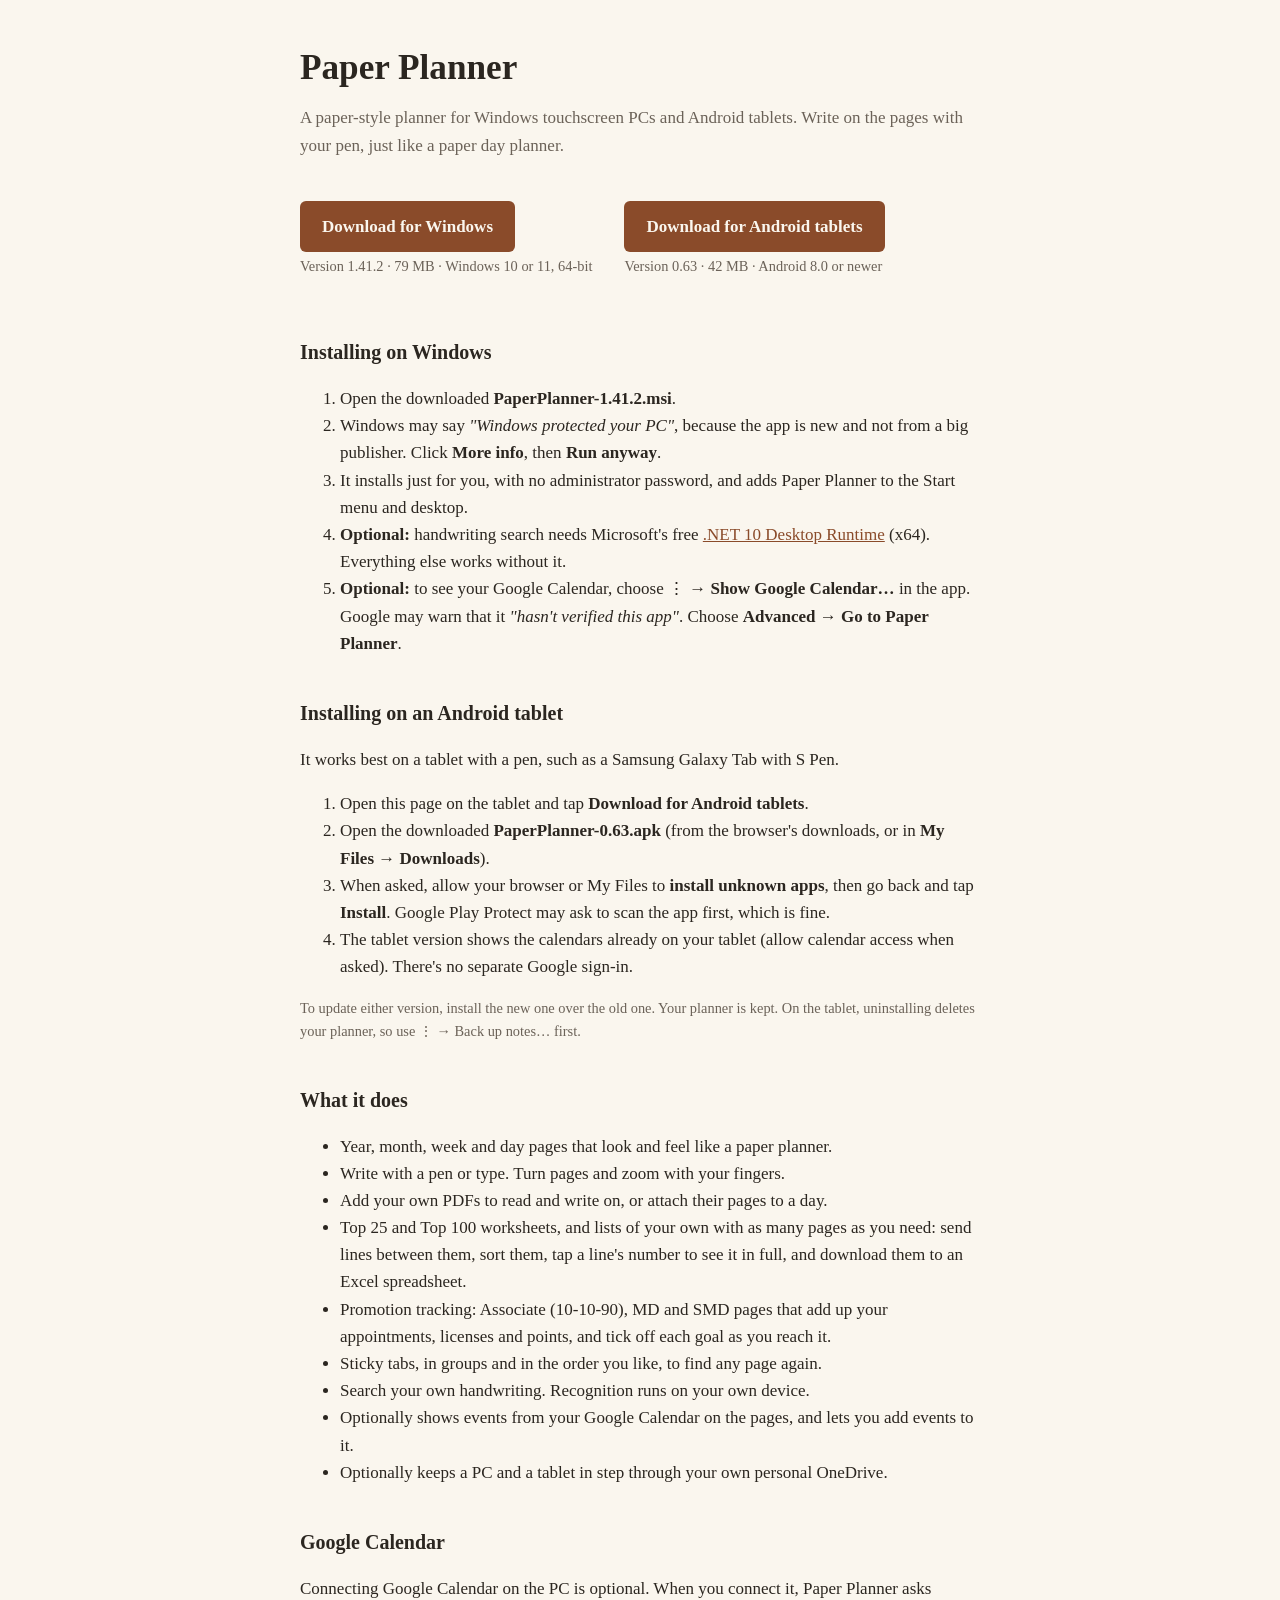
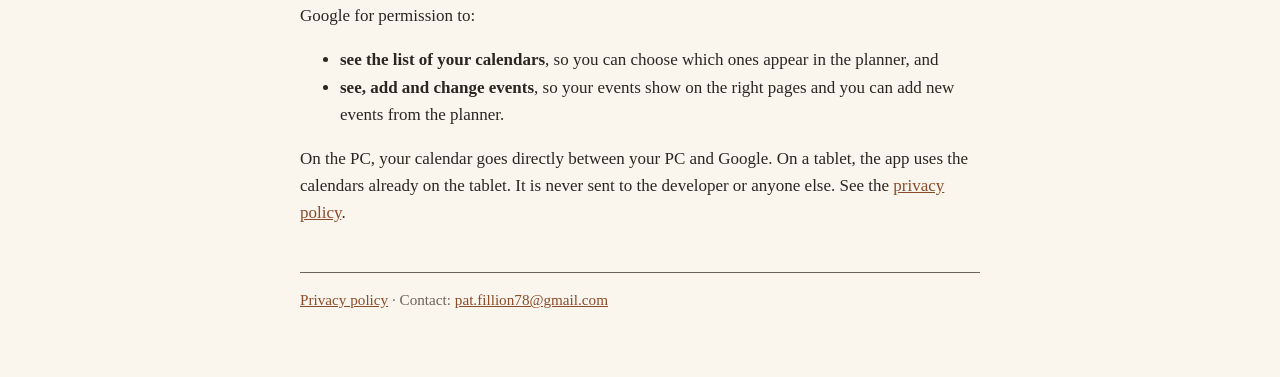
==== commit e651fdd5: "Download links: PC 1.41.2, tablet 0.63" ====
--- a/index.html
+++ b/index.html
@@ -12,15 +12,15 @@
   <p class="lede">A paper-style planner for Windows touchscreen PCs and Android tablets. Write on the pages with your pen, just like a paper day planner.</p>
 
   <div class="downloads">
-    <p><a class="download" href="https://github.com/PFizzlemanizzle/PFizzlemanizzle.github.io/releases/download/pc-1.41.1/PaperPlanner-1.41.1.msi">Download for Windows</a><br>
-    <span class="small">Version 1.41.1 · 79 MB · Windows 10 or 11, 64-bit</span></p>
-    <p><a class="download" href="https://github.com/PFizzlemanizzle/PFizzlemanizzle.github.io/releases/download/tablet-0.62/PaperPlanner-0.62.apk">Download for Android tablets</a><br>
-    <span class="small">Version 0.62 · 42 MB · Android 8.0 or newer</span></p>
+    <p><a class="download" href="https://github.com/PFizzlemanizzle/PFizzlemanizzle.github.io/releases/download/pc-1.41.2/PaperPlanner-1.41.2.msi">Download for Windows</a><br>
+    <span class="small">Version 1.41.2 · 79 MB · Windows 10 or 11, 64-bit</span></p>
+    <p><a class="download" href="https://github.com/PFizzlemanizzle/PFizzlemanizzle.github.io/releases/download/tablet-0.63/PaperPlanner-0.63.apk">Download for Android tablets</a><br>
+    <span class="small">Version 0.63 · 42 MB · Android 8.0 or newer</span></p>
   </div>
 
   <h2>Installing on Windows</h2>
   <ol>
-    <li>Open the downloaded <strong>PaperPlanner-1.41.1.msi</strong>.</li>
+    <li>Open the downloaded <strong>PaperPlanner-1.41.2.msi</strong>.</li>
     <li>Windows may say <em>"Windows protected your PC"</em>, because the app is new and not from a big publisher. Click <strong>More info</strong>, then <strong>Run anyway</strong>.</li>
     <li>It installs just for you, with no administrator password, and adds Paper Planner to the Start menu and desktop.</li>
     <li><strong>Optional:</strong> handwriting search needs Microsoft's free <a href="https://dotnet.microsoft.com/download/dotnet/10.0">.NET 10 Desktop Runtime</a> (x64). Everything else works without it.</li>
@@ -31,7 +31,7 @@
   <p>It works best on a tablet with a pen, such as a Samsung Galaxy Tab with S Pen.</p>
   <ol>
     <li>Open this page on the tablet and tap <strong>Download for Android tablets</strong>.</li>
-    <li>Open the downloaded <strong>PaperPlanner-0.62.apk</strong> (from the browser's downloads, or in <strong>My Files → Downloads</strong>).</li>
+    <li>Open the downloaded <strong>PaperPlanner-0.63.apk</strong> (from the browser's downloads, or in <strong>My Files → Downloads</strong>).</li>
     <li>When asked, allow your browser or My Files to <strong>install unknown apps</strong>, then go back and tap <strong>Install</strong>. Google Play Protect may ask to scan the app first, which is fine.</li>
     <li>The tablet version shows the calendars already on your tablet (allow calendar access when asked). There's no separate Google sign-in.</li>
   </ol>
